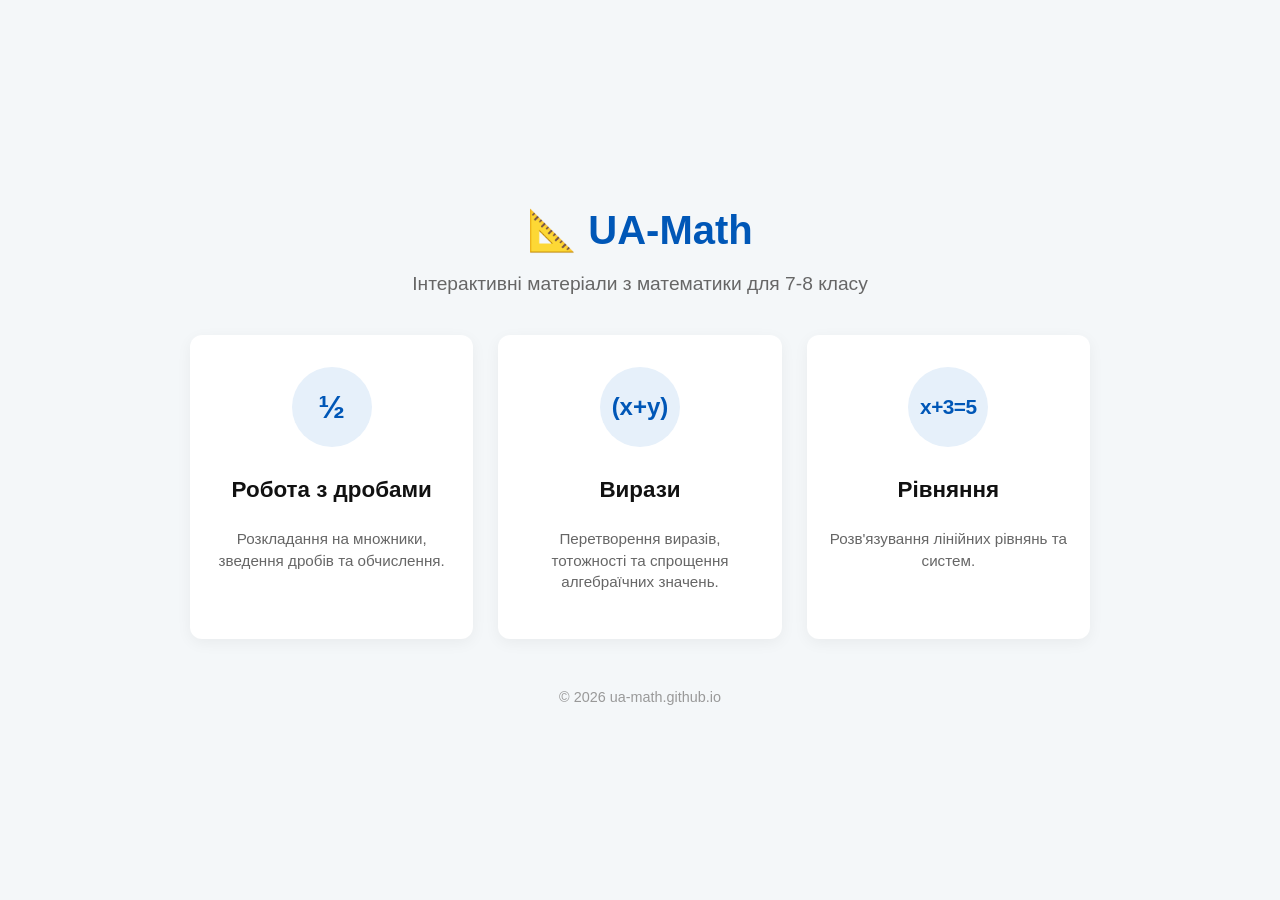
==== index.html @ 7394ba88 "Add files via upload" ====
<!DOCTYPE html>
<html lang="uk">
<head>
    <meta charset="UTF-8">
    <meta name="viewport" content="width=device-width, initial-scale=1.0">
    <title>Математика 7 клас | UA-Math</title>
    <style>
        :root {
            --primary: #0057b7; /* Синій колір */
            --accent: #ffd700;  /* Жовтий колір */
            --bg: #f4f7f9;
            --text: #333;
        }
        body {
            font-family: 'Segoe UI', Tahoma, Geneva, Verdana, sans-serif;
            background-color: var(--bg);
            color: var(--text);
            margin: 0;
            padding: 0;
            display: flex;
            flex-direction: column;
            min-height: 100vh;
            align-items: center;
            justify-content: center;
        }
        .container {
            max-width: 900px;
            width: 90%;
            text-align: center;
            padding: 20px;
        }
        h1 {
            color: var(--primary);
            font-size: 2.5rem;
            margin-bottom: 10px;
        }
        p.subtitle {
            font-size: 1.2rem;
            color: #666;
            margin-bottom: 40px;
        }
        .grid {
            display: grid;
            grid-template-columns: repeat(auto-fit, minmax(250px, 1fr));
            gap: 25px;
        }
        .card {
            background: white;
            border-radius: 12px;
            padding: 30px 20px;
            box-shadow: 0 4px 15px rgba(0,0,0,0.05);
            text-decoration: none;
            color: var(--text);
            transition: transform 0.3s ease, box-shadow 0.3s ease, border-color 0.3s ease;
            border: 2px solid transparent;
            display: flex;
            flex-direction: column;
            align-items: center;
        }
        .card:hover {
            transform: translateY(-5px);
            box-shadow: 0 8px 25px rgba(0,55,183,0.15);
            border-color: var(--primary);
        }
        .icon-box {
            width: 80px;
            height: 80px;
            background-color: #e6f0fa;
            border-radius: 50%;
            display: flex;
            align-items: center;
            justify-content: center;
            margin-bottom: 20px;
            font-weight: bold;
            color: var(--primary);
        }
        .icon-box.fraction {
            font-size: 2rem;
        }
        .icon-box.expression {
            font-size: 1.5rem;
        }
        .icon-box.equation {
            font-size: 1.3rem;
            letter-spacing: -0.5px;
        }
        .card h2 {
            font-size: 1.4rem;
            margin: 10px 0;
            color: #111;
        }
        .card p {
            font-size: 0.95rem;
            color: #666;
            line-height: 1.4;
        }
        footer {
            margin-top: 50px;
            font-size: 0.9rem;
            color: #999;
        }
    </style>
</head>
<body>

    <div class="container">
        <h1>📐 UA-Math</h1>
        <p class="subtitle">Інтерактивні матеріали з математики для 7-8 класу</p>

        <div class="grid">
            <!-- Картка 1: Дроби -->
            <a href="factors.html" class="card">
                <div class="icon-box fraction">
                    ½
                </div>
                <h2>Робота з дробами</h2>
                <p>Розкладання на множники, зведення дробів та обчислення.</p>
            </a>

            <!-- Картка 2: Вирази -->
            <a href="expressions.html" class="card">
                <div class="icon-box expression">
                    (x+y)
                </div>
                <h2>Вирази</h2>
                <p>Перетворення виразів, тотожності та спрощення алгебраїчних значень.</p>
            </a>

            <!-- Картка 3: Рівняння -->
            <a href="equations.html" class="card">
                <div class="icon-box equation">
                    x+3=5
                </div>
                <h2>Рівняння</h2>
                <p>Розв'язування лінійних рівнянь та систем.</p>
            </a>
        </div>

        <footer>
            <p>&copy; 2026 ua-math.github.io</p>
        </footer>
    </div>

</body>
</html>
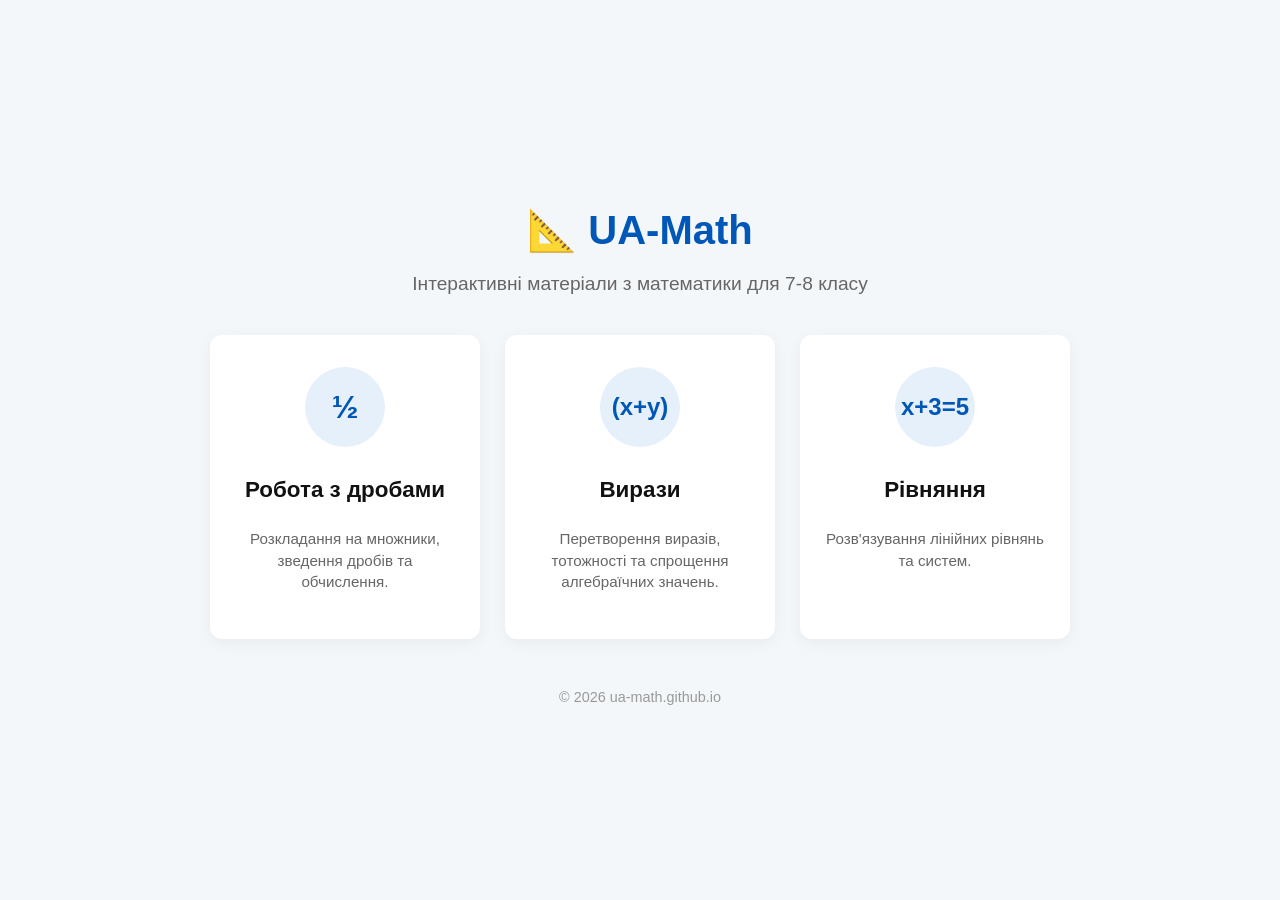
==== commit b3564cd4: "Extracted css into common file" ====
--- a/index.html
+++ b/index.html
@@ -4,104 +4,9 @@
     <meta charset="UTF-8">
     <meta name="viewport" content="width=device-width, initial-scale=1.0">
     <title>Математика 7 клас | UA-Math</title>
-    <style>
-        :root {
-            --primary: #0057b7; /* Синій колір */
-            --accent: #ffd700;  /* Жовтий колір */
-            --bg: #f4f7f9;
-            --text: #333;
-        }
-        body {
-            font-family: 'Segoe UI', Tahoma, Geneva, Verdana, sans-serif;
-            background-color: var(--bg);
-            color: var(--text);
-            margin: 0;
-            padding: 0;
-            display: flex;
-            flex-direction: column;
-            min-height: 100vh;
-            align-items: center;
-            justify-content: center;
-        }
-        .container {
-            max-width: 900px;
-            width: 90%;
-            text-align: center;
-            padding: 20px;
-        }
-        h1 {
-            color: var(--primary);
-            font-size: 2.5rem;
-            margin-bottom: 10px;
-        }
-        p.subtitle {
-            font-size: 1.2rem;
-            color: #666;
-            margin-bottom: 40px;
-        }
-        .grid {
-            display: grid;
-            grid-template-columns: repeat(auto-fit, minmax(250px, 1fr));
-            gap: 25px;
-        }
-        .card {
-            background: white;
-            border-radius: 12px;
-            padding: 30px 20px;
-            box-shadow: 0 4px 15px rgba(0,0,0,0.05);
-            text-decoration: none;
-            color: var(--text);
-            transition: transform 0.3s ease, box-shadow 0.3s ease, border-color 0.3s ease;
-            border: 2px solid transparent;
-            display: flex;
-            flex-direction: column;
-            align-items: center;
-        }
-        .card:hover {
-            transform: translateY(-5px);
-            box-shadow: 0 8px 25px rgba(0,55,183,0.15);
-            border-color: var(--primary);
-        }
-        .icon-box {
-            width: 80px;
-            height: 80px;
-            background-color: #e6f0fa;
-            border-radius: 50%;
-            display: flex;
-            align-items: center;
-            justify-content: center;
-            margin-bottom: 20px;
-            font-weight: bold;
-            color: var(--primary);
-        }
-        .icon-box.fraction {
-            font-size: 2rem;
-        }
-        .icon-box.expression {
-            font-size: 1.5rem;
-        }
-        .icon-box.equation {
-            font-size: 1.3rem;
-            letter-spacing: -0.5px;
-        }
-        .card h2 {
-            font-size: 1.4rem;
-            margin: 10px 0;
-            color: #111;
-        }
-        .card p {
-            font-size: 0.95rem;
-            color: #666;
-            line-height: 1.4;
-        }
-        footer {
-            margin-top: 50px;
-            font-size: 0.9rem;
-            color: #999;
-        }
-    </style>
+    <link rel="stylesheet" href="styles.css">
 </head>
-<body>
+<body class="home">
 
     <div class="container">
         <h1>📐 UA-Math</h1>
--- a/styles.css
+++ b/styles.css
@@ -0,0 +1,362 @@
+:root {
+    --primary: #0057b7;
+    --accent: #ffd700;
+    --bg: #f4f7f9;
+    --text: #333;
+    --gap-x: clamp(1px, 2vw, 15px);
+}
+
+* {
+    box-sizing: border-box;
+    font-family: 'Segoe UI', sans-serif;
+}
+
+body.trainer {
+    background-color: #f0f2f5;
+    display: flex;
+    justify-content: center;
+    align-items: center;
+    min-height: 100vh;
+    margin: 0;
+    padding: var(--gap-x);
+}
+
+.trainer .container {
+    background-color: #ffffff;
+    border-radius: 16px;
+    box-shadow: 0 8px 24px rgba(0, 0, 0, 0.1);
+    padding: 40px var(--gap-x);
+    width: 100%;
+    max-width: 1100px;
+    text-align: center;
+    position: relative;
+}
+
+.trainer .counter-badge {
+    position: absolute;
+    top: 20px;
+    right: 20px;
+    background-color: #e2e8f0;
+    color: #475569;
+    padding: 8px 16px;
+    border-radius: 20px;
+    font-size: 1rem;
+    font-weight: bold;
+    cursor: pointer;
+}
+
+.trainer h1 {
+    color: #1e293b;
+    font-size: 1.8rem;
+    margin-top: 25px;
+    margin-bottom: 25px;
+}
+
+.trainer .control-panel {
+    display: flex;
+    flex-direction: column;
+    align-items: center;
+    gap: 10px;
+    margin-bottom: 30px;
+}
+
+.trainer .tabs {
+    display: flex;
+    justify-content: center;
+    align-items: center;
+    gap: 10px;
+    flex-wrap: wrap;
+    width: 100%;
+    margin-bottom: 0;
+}
+
+.trainer .tab-btn {
+    background-color: #f1f5f9;
+    color: #475569;
+    border: 2px solid #cbd5e1;
+    border-radius: 8px;
+    padding: 10px 15px;
+    font-size: 1.1rem;
+    cursor: pointer;
+}
+
+.page-factors .tab-btn {
+    font-weight: 500;
+}
+.trainer .tab-btn.active {
+    background-color: #2563eb;
+    color: white;
+    border-color: #2563eb;
+}
+
+/* factors.html emphasized buttons (visual, kept) */
+.trainer .tab-btn.tb-bold {
+    font-weight: 800;
+    border-color: #94a3b8;
+}
+.trainer .tab-btn.tb-bold.active {
+    background-color: #1d4ed8;
+    border-color: #1d4ed8;
+}
+
+/* Sub-label used by equations.html system row */
+.trainer .sub-lbl {
+    font-size: 1.1rem;
+    font-weight: 500;
+    color: #475569;
+    padding-right: 5px;
+}
+
+/* Options block (expressions.html) */
+.trainer .options {
+    display: flex;
+    gap: 20px;
+    flex-wrap: wrap;
+    justify-content: center;
+}
+.trainer .checkbox-container {
+    display: flex;
+    align-items: center;
+    gap: 10px;
+    font-size: 1.1rem;
+    font-weight: 600;
+    color: #1e293b;
+    cursor: pointer;
+    background-color: #fff7ed;
+    border: 2px dashed #f97316;
+    padding: 10px 15px;
+    border-radius: 8px;
+}
+.trainer .checkbox-container.inverse {
+    background-color: #f0fdf4;
+    border-color: #10b981;
+}
+.trainer .checkbox-container input {
+    width: 20px;
+    height: 20px;
+    cursor: pointer;
+}
+
+.trainer .equation-container {
+    overflow-x: auto;
+    white-space: nowrap;
+    background-color: #f8fafc;
+    border: 2px solid #e2e8f0;
+    border-radius: 12px;
+    padding: 30px var(--gap-x);
+    margin-bottom: 30px;
+}
+
+.trainer .equation-display {
+    font-weight: bold;
+    color: #0f172a;
+}
+/* font-size / display / alignment are visual, kept per-page */
+.page-equations .equation-display {
+    font-size: 1.9rem;
+    display: block;
+    text-align: left;
+}
+.page-factors .equation-display {
+    font-size: 2.2rem;
+    display: inline-block;
+    vertical-align: middle;
+}
+.page-expressions .equation-display {
+    font-size: 3.5rem;
+    display: inline-block;
+}
+
+/* Inline math tokens */
+.trainer .variable,
+.trainer .v-x { color: #2563eb; font-style: italic; }
+.trainer .v-y,
+.trainer .vl { color: #8b5cf6; }
+.trainer .v-y { font-style: italic; }
+.trainer .sign { color: #f97316; font-weight: bold; padding: 0 4px; }
+
+/* equations.html system rendering */
+.trainer .sys-bracket {
+    font-size: 4.5rem;
+    color: #475569;
+    vertical-align: middle;
+    margin-right: 5px;
+    display: inline-block;
+    line-height: 1;
+    font-weight: 300;
+}
+.trainer .sys-block {
+    display: inline-block;
+    vertical-align: middle;
+    text-align: left;
+    line-height: 1.4;
+}
+.trainer .step-row {
+    display: grid;
+    grid-template-columns: 280px 1fr;
+    margin-bottom: 12px;
+    align-items: start;
+    white-space: normal;
+}
+.trainer .step-lbl {
+    text-align: right;
+    padding-right: 15px;
+    color: #475569;
+    font-weight: 600;
+    font-size: 1.3rem;
+    border-right: 3px solid #cbd5e1;
+}
+.trainer .step-val {
+    padding-left: 15px;
+    font-size: 1.8rem;
+}
+
+/* factors.html arithmetic / fraction rendering */
+.trainer .nm { color: #2563eb; }
+.trainer .lb {
+    font-size: 1.7rem;
+    color: #475569;
+    font-weight: 600;
+    padding: 0 4px;
+}
+.trainer .wh {
+    color: #8b5cf6;
+    font-size: 2.5rem;
+    padding-right: 2px;
+}
+.trainer .fr {
+    display: inline-flex;
+    flex-direction: column;
+    vertical-align: middle;
+    align-items: center;
+    padding: 0 2px;
+}
+.trainer .nu {
+    border-bottom: 4px solid #f97316;
+    padding-bottom: 2px;
+    line-height: 1;
+}
+.trainer .de {
+    padding-top: 4px;
+    line-height: 1;
+}
+.trainer .mp {
+    font-size: 1.2rem;
+    color: #10b981;
+    vertical-align: super;
+    font-weight: bold;
+}
+.trainer s { color: #ef4444; text-decoration: line-through; font-weight: bold; }
+.trainer s .nm, .trainer s .vl { color: #ef4444; }
+.trainer .hc {
+    text-decoration: underline;
+    text-decoration-style: wavy;
+    text-decoration-color: #10b981;
+    text-underline-offset: 4px;
+    display: inline-block;
+}
+
+/* Primary action button */
+.trainer .btn {
+    background-color: #10b981;
+    color: white;
+    border: none;
+    border-radius: 12px;
+    padding: 18px 36px;
+    font-size: 1.4rem;
+    font-weight: 600;
+    cursor: pointer;
+    width: 100%;
+    max-width: 350px;
+}
+/* equations.html centered its button explicitly (layout, kept) */
+.page-equations .btn {
+    display: block;
+    margin: 0 auto;
+}
+.trainer .btn:hover { background-color: #059669; }
+
+/* ============================================================
+   Landing page (index.html)
+   Kept close to the trainer design system.
+   ============================================================ */
+body.home {
+    background-color: var(--bg);
+    color: var(--text);
+    margin: 0;
+    padding: 0;
+    display: flex;
+    flex-direction: column;
+    min-height: 100vh;
+    align-items: center;
+    justify-content: center;
+}
+.home .container {
+    max-width: 900px;
+    width: 90%;
+    text-align: center;
+    padding: 20px;
+}
+.home h1 {
+    color: var(--primary);
+    font-size: 2.5rem;
+    margin-bottom: 10px;
+}
+.home .subtitle {
+    font-size: 1.2rem;
+    color: #666;
+    margin-bottom: 40px;
+}
+.home .grid {
+    display: grid;
+    grid-template-columns: repeat(auto-fit, minmax(250px, 1fr));
+    gap: 25px;
+}
+.home .card {
+    background: white;
+    border-radius: 12px;
+    padding: 30px 20px;
+    box-shadow: 0 4px 15px rgba(0, 0, 0, 0.05);
+    text-decoration: none;
+    color: var(--text);
+    transition: transform 0.3s ease, box-shadow 0.3s ease, border-color 0.3s ease;
+    border: 2px solid transparent;
+    display: flex;
+    flex-direction: column;
+    align-items: center;
+}
+.home .card:hover {
+    transform: translateY(-5px);
+    box-shadow: 0 8px 25px rgba(0, 55, 183, 0.15);
+    border-color: var(--primary);
+}
+.home .icon-box {
+    width: 80px;
+    height: 80px;
+    background-color: #e6f0fa;
+    border-radius: 50%;
+    display: flex;
+    align-items: center;
+    justify-content: center;
+    margin-bottom: 20px;
+    font-size: 1.5rem;
+    font-weight: bold;
+    color: var(--primary);
+}
+.home .icon-box.fraction { font-size: 2rem; }
+
+.home .card h2 {
+    font-size: 1.4rem;
+    margin: 10px 0;
+    color: #111;
+}
+.home .card p {
+    font-size: 0.95rem;
+    color: #666;
+    line-height: 1.4;
+}
+.home footer {
+    margin-top: 50px;
+    font-size: 0.9rem;
+    color: #999;
+}
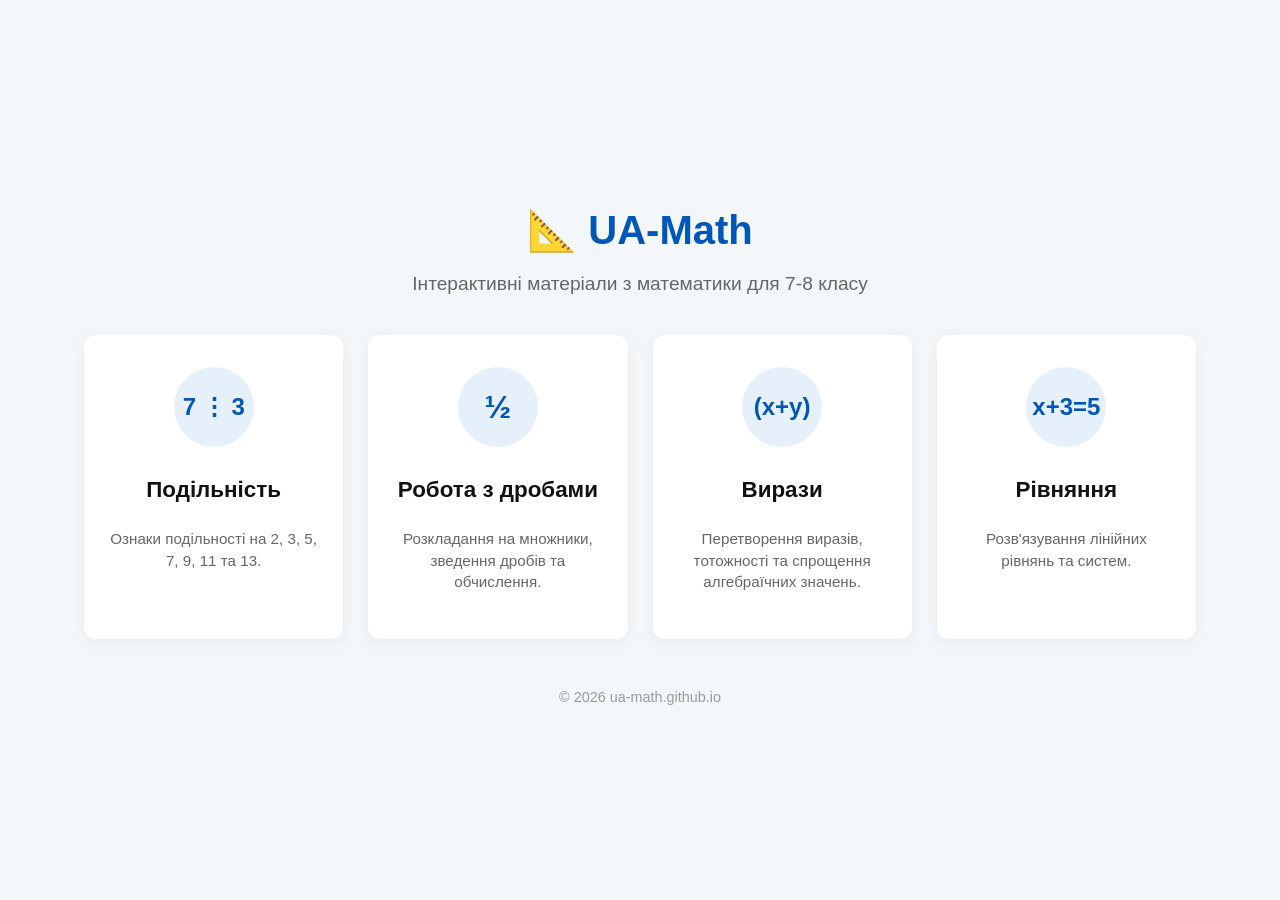
==== commit a1fb6640: "Added division.html" ====
--- a/index.html
+++ b/index.html
@@ -13,6 +13,15 @@
         <p class="subtitle">Інтерактивні матеріали з математики для 7-8 класу</p>
 
         <div class="grid">
+            <!-- Картка 0: Подільність -->
+            <a href="division.html" class="card">
+                <div class="icon-box divisibility">
+                    7 ⋮ 3
+                </div>
+                <h2>Подільність</h2>
+                <p>Ознаки подільності на 2, 3, 5, 7, 9, 11 та 13.</p>
+            </a>
+
             <!-- Картка 1: Дроби -->
             <a href="factors.html" class="card">
                 <div class="icon-box fraction">
--- a/styles.css
+++ b/styles.css
@@ -27,7 +27,7 @@
     box-shadow: 0 8px 24px rgba(0, 0, 0, 0.1);
     padding: 40px var(--gap-x);
     width: 100%;
-    max-width: 1100px;
+    max-width: 1280px;
     text-align: center;
     position: relative;
 }
@@ -171,7 +171,7 @@
 .trainer .variable,
 .trainer .v-x { color: #2563eb; font-style: italic; }
 .trainer .v-y,
-.trainer .vl { color: #8b5cf6; }
+.trainer .vl { color: #8b5cf6; padding-right: 3px; }
 .trainer .v-y { font-style: italic; }
 .trainer .sign { color: #f97316; font-weight: bold; padding: 0 4px; }
 
@@ -218,11 +218,6 @@
     color: #475569;
     font-weight: 600;
     padding: 0 4px;
-}
-.trainer .wh {
-    color: #8b5cf6;
-    font-size: 2.5rem;
-    padding-right: 2px;
 }
 .trainer .fr {
     display: inline-flex;
@@ -292,7 +287,7 @@
     justify-content: center;
 }
 .home .container {
-    max-width: 900px;
+    max-width: 1200px;
     width: 90%;
     text-align: center;
     padding: 20px;
@@ -344,6 +339,7 @@
     color: var(--primary);
 }
 .home .icon-box.fraction { font-size: 2rem; }
+.home .icon-box.divisibility { letter-spacing: -0.5px; }
 
 .home .card h2 {
     font-size: 1.4rem;
@@ -360,3 +356,33 @@
     font-size: 0.9rem;
     color: #999;
 }
+
+/* ============================================================
+   Divisibility page (division.html)
+   Reuses factors.html tokens (.nm, .vl, .sign) and <s> for the
+   "not divisible" mark; only layout and the dot picker are new.
+   ============================================================ */
+.page-division .equation-display {
+    font-size: 2.2rem;
+    display: block;
+    text-align: left;
+    line-height: 1.8;
+}
+.page-division .ok { color: #10b981; font-weight: bold; }
+.page-division table { border-collapse: collapse; }
+.page-division td { padding: 0; vertical-align: top; }
+
+.page-division .digit-picker {
+    display: flex;
+    align-items: center;
+    gap: 10px;
+    margin-left: 20px;
+    cursor: pointer;
+}
+.page-division .dot-mark {
+    font-size: 1.8rem;
+    line-height: 1;
+    color: #cbd5e1;
+}
+.page-division .dot input { position: absolute; opacity: 0; }
+.page-division .dot input:checked + .dot-mark { color: #2563eb; }
